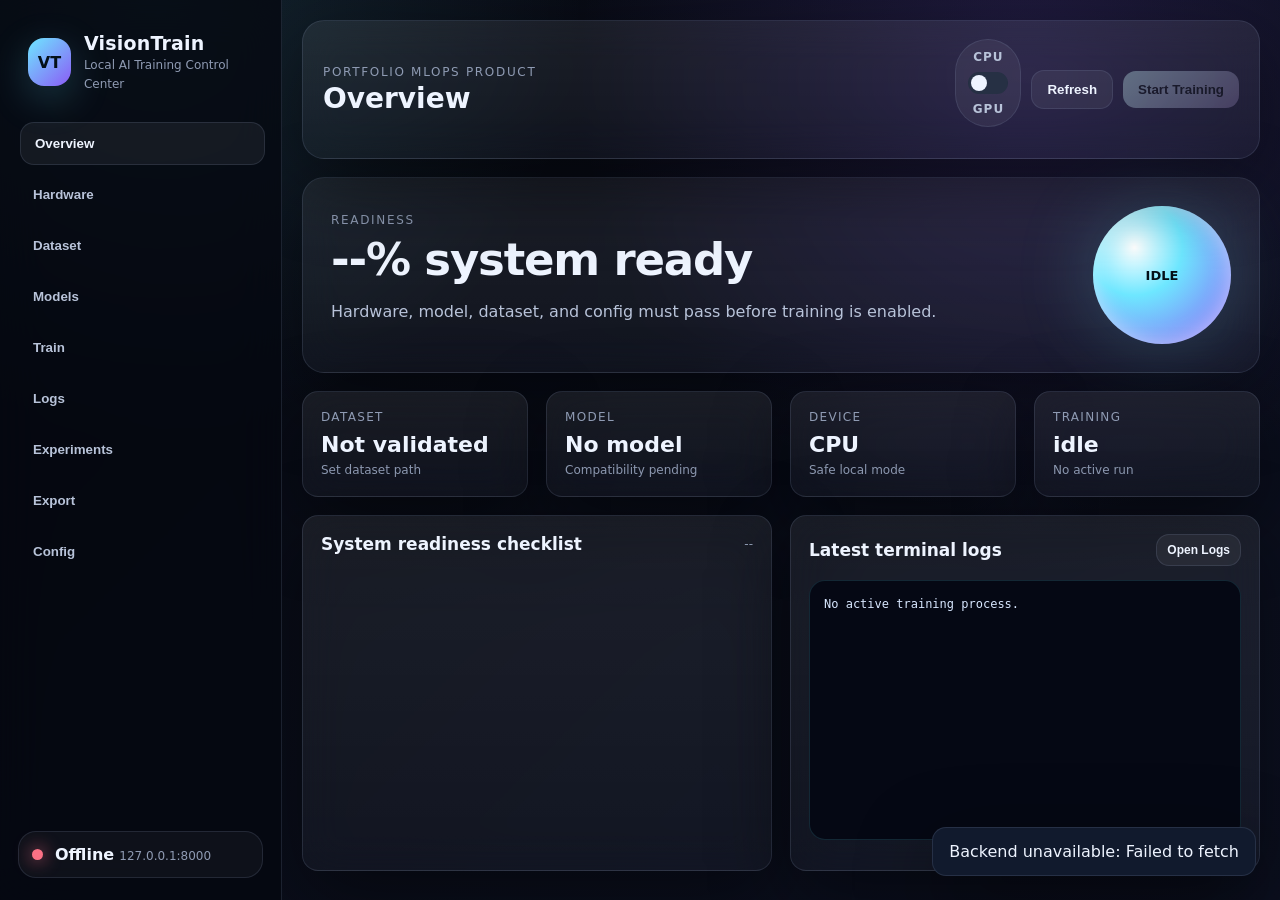
==== frontend/index.html @ da67adc3 "Initial VisionTrain Studio release" ====
<!doctype html>
<html lang="en">
<head>
  <meta charset="utf-8" />
  <meta name="viewport" content="width=device-width, initial-scale=1" />
  <title>VisionTrain Studio</title>
  <link rel="stylesheet" href="style.css" />
</head>
<body>
  <div class="shell">
    <aside class="sidebar">
      <div class="brand">
        <div class="brand-mark">VT</div>
        <div>
          <h1>VisionTrain</h1>
          <span>Local AI Training Control Center</span>
        </div>
      </div>
      <nav class="nav" id="nav">
        <button data-page="overview" class="active">Overview</button>
        <button data-page="hardware">Hardware</button>
        <button data-page="dataset">Dataset</button>
        <button data-page="models">Models</button>
        <button data-page="train">Train</button>
        <button data-page="logs">Logs</button>
        <button data-page="experiments">Experiments</button>
        <button data-page="export">Export</button>
        <button data-page="config">Config</button>
      </nav>
      <div class="side-status">
        <span class="dot" id="apiDot"></span>
        <div>
          <strong id="apiState">Connecting</strong>
          <small>127.0.0.1:8000</small>
        </div>
      </div>
    </aside>

    <main class="workspace">
      <header class="topbar glass">
        <div>
          <p class="eyebrow">Portfolio MLOps Product</p>
          <h2 id="pageTitle">Overview</h2>
        </div>
        <div class="top-actions">
          <label class="switch-pill">
            <span>CPU</span>
            <input id="deviceToggle" type="checkbox" />
            <i></i>
            <span>GPU</span>
          </label>
          <button class="ghost" id="refreshBtn">Refresh</button>
          <button class="primary" id="startBtn" disabled>Start Training</button>
        </div>
      </header>

      <section class="page active" id="page-overview">
        <div class="hero glass">
          <div>
            <p class="eyebrow">Readiness</p>
            <h3><span id="readinessScore">--</span>% system ready</h3>
            <p id="readinessText">Hardware, model, dataset, and config must pass before training is enabled.</p>
          </div>
          <div class="orb"><span id="trainingStatusHero">idle</span></div>
        </div>
        <div class="grid four">
          <div class="card glass"><span>Dataset</span><strong id="datasetBadge">Not validated</strong><small id="datasetMini">Set dataset path</small></div>
          <div class="card glass"><span>Model</span><strong id="modelBadge">No model</strong><small id="modelMini">Compatibility pending</small></div>
          <div class="card glass"><span>Device</span><strong id="deviceBadge">CPU</strong><small id="deviceMini">Safe local mode</small></div>
          <div class="card glass"><span>Training</span><strong id="statusBadge">idle</strong><small id="statusMini">No active run</small></div>
        </div>
        <div class="grid two">
          <section class="panel glass">
            <div class="panel-head"><h3>System readiness checklist</h3><span id="checklistState">--</span></div>
            <div id="readinessList" class="checklist"></div>
          </section>
          <section class="panel glass">
            <div class="panel-head"><h3>Latest terminal logs</h3><button class="ghost small" data-page-shortcut="logs">Open Logs</button></div>
            <pre class="terminal compact" id="overviewLogs">No active training process.</pre>
          </section>
        </div>
      </section>

      <section class="page" id="page-hardware">
        <div class="grid two">
          <section class="panel glass hardware-card cpu">
            <div class="panel-head"><h3>CPU Training Dashboard</h3><span id="cpuModeLabel">active</span></div>
            <div class="metric-grid" id="cpuMetrics"></div>
          </section>
          <section class="panel glass hardware-card gpu">
            <div class="panel-head"><h3>GPU Training Dashboard</h3><span id="gpuModeLabel">standby</span></div>
            <div class="metric-grid" id="gpuMetrics"></div>
          </section>
        </div>
        <section class="panel glass">
          <div class="panel-head"><h3>Hardware capability warnings</h3><span>real backend profile</span></div>
          <div id="hardwareWarnings" class="warnings"></div>
        </section>
      </section>

      <section class="page" id="page-dataset">
        <div class="grid two">
          <section class="panel glass">
            <div class="panel-head"><h3>Dataset Selector</h3><span>local path</span></div>
            <label>Dataset path<input id="datasetPath" placeholder="D:\\datasets\\my_yolo_dataset" /></label>
            <label>Dataset format<select id="datasetFormat"><option value="yolo">YOLO detection/seg/pose</option><option value="classification_folder">Classification folders</option><option value="semantic_masks">Semantic masks</option><option value="coco_detection">COCO detection</option><option value="anomaly_folder">Anomaly folders</option><option value="ocr_dataset">OCR future hook</option></select></label>
            <label>YOLO YAML<input id="datasetYaml" placeholder="dataset.yaml" /></label>
            <button class="primary wide" id="validateBtn">Validate Dataset</button>
          </section>
          <section class="panel glass">
            <div class="panel-head"><h3>Dataset Health</h3><span id="datasetValidState">not validated</span></div>
            <div class="metric-grid" id="datasetMetrics"></div>
            <div id="datasetMessages" class="warnings"></div>
          </section>
        </div>
      </section>

      <section class="page" id="page-models">
        <section class="panel glass">
          <div class="panel-head"><h3>Model Registry Matrix</h3><span id="modelCount">-- models</span></div>
          <div class="filters">
            <select id="taskFilter"><option value="all">All tasks</option></select>
            <select id="statusFilter"><option value="all">All status</option><option value="supported">Supported</option><option value="future">Future</option></select>
          </div>
          <div class="model-grid" id="modelGrid"></div>
        </section>
      </section>

      <section class="page" id="page-train">
        <div class="grid two">
          <section class="panel glass">
            <div class="panel-head"><h3>Training Control Panel</h3><span id="trainGate">blocked</span></div>
            <div class="form-grid">
              <label>Epochs<input id="epochs" type="number" min="1" value="50" /></label>
              <label>Batch<input id="batchSize" type="number" min="1" value="8" /></label>
              <label>Image size<input id="imageSize" type="number" min="64" value="640" /></label>
              <label>Learning rate<input id="learningRate" type="number" step="0.0001" value="0.001" /></label>
              <label>Optimizer<select id="optimizer"><option>auto</option><option>adamw</option><option>sgd</option></select></label>
              <label>Scheduler<select id="scheduler"><option>cosine</option><option>step</option><option>none</option></select></label>
              <label>Workers<input id="workers" type="number" min="0" value="4" /></label>
              <label>Seed<input id="seed" type="number" value="42" /></label>
              <label>Precision<select id="precision"><option value="fp32">FP32</option><option value="fp16">FP16</option></select></label>
              <label>Experiment<input id="experimentName" value="exp001" /></label>
            </div>
            <div class="actions-row">
              <button class="primary" id="startBtn2" disabled>Start Real Training</button>
              <button class="danger" id="stopBtn">Stop</button>
              <button class="ghost" id="saveConfigBtn">Save Config</button>
            </div>
          </section>
          <section class="panel glass">
            <div class="panel-head"><h3>Training Command Preview</h3><button class="ghost small" id="copyTrainCmd">Copy</button></div>
            <pre class="terminal" id="trainCommand">python -m backend.trainer.train_router --config backend/configs/saved/current_config.json</pre>
            <div id="trainBlockers" class="warnings"></div>
          </section>
        </div>
      </section>

      <section class="page" id="page-logs">
        <section class="panel glass fullheight">
          <div class="panel-head"><h3>Live Training Terminal</h3><span id="logStatus">polling every 1s</span></div>
          <pre class="terminal tall" id="liveLogs">No active training process.</pre>
        </section>
      </section>

      <section class="page" id="page-experiments">
        <section class="panel glass">
          <div class="panel-head"><h3>Experiment Timeline</h3><button class="ghost small" id="reloadExperiments">Reload</button></div>
          <div id="experimentTimeline" class="timeline"></div>
        </section>
      </section>

      <section class="page" id="page-export">
        <div class="grid two">
          <section class="panel glass">
            <div class="panel-head"><h3>Export / Conversion Center</h3><span id="exportCapabilityBadge">checking</span></div>
            <label>Source checkpoint<input id="exportCheckpoint" placeholder="backend/runs/exp001/best.pt" /></label>
            <label>Model family<select id="exportFamily"><option value="torch">PyTorch classification/anomaly</option><option value="ultralytics">Ultralytics YOLO / RT-DETR</option></select></label>
            <label>Export format<select id="exportFormat"><option value="onnx">ONNX</option><option value="torchscript">TorchScript</option><option value="openvino">OpenVINO</option><option value="tensorrt">TensorRT Engine</option></select></label>
            <label>Precision<select id="exportPrecision"><option value="fp32">FP32</option><option value="fp16">FP16</option></select></label>
            <div class="form-grid">
              <label>ONNX opset<input id="exportOpset" type="number" value="17" /></label>
              <label>Image size<input id="exportImageSize" type="number" value="640" /></label>
            </div>
            <label class="checkline"><input id="exportDynamic" type="checkbox" checked /> Dynamic batch for ONNX</label>
            <div class="actions-row">
              <button class="primary" id="exportBtn">Run Export</button>
              <button class="ghost" id="precisionBtn">Convert Precision</button>
            </div>
            <div id="exportWarnings" class="warnings"></div>
          </section>
          <section class="panel glass">
            <div class="panel-head"><h3>Export Command Preview</h3><button class="ghost small" id="copyExportCmd">Copy</button></div>
            <pre class="terminal" id="exportCommand">python -m backend.exporter.export_router --checkpoint backend/runs/exp001/best.pt --format onnx --precision fp32 --imgsz 640</pre>
            <div class="panel-head sub"><h3>Export Logs</h3><span id="exportStatus">idle</span></div>
            <pre class="terminal export-log" id="exportLogs">No active export process.</pre>
          </section>
        </div>
      </section>

      <section class="page" id="page-config">
        <div class="grid two">
          <section class="panel glass">
            <div class="panel-head"><h3>JSON Config Drawer</h3><span>source of truth</span></div>
            <textarea id="jsonPreview" spellcheck="false"></textarea>
            <div class="actions-row">
              <button class="primary" id="applyJsonBtn">Apply JSON</button>
              <button class="ghost" id="exportJsonBtn">Export JSON</button>
              <button class="ghost" id="importJsonBtn">Import JSON</button>
              <button class="ghost" id="resetJsonBtn">Reset</button>
            </div>
            <input type="file" id="importJsonFile" accept=".json" hidden />
          </section>
          <section class="panel glass">
            <div class="panel-head"><h3>Current Config Summary</h3><span id="configState">validating</span></div>
            <div id="configSummary" class="summary-list"></div>
          </section>
        </div>
      </section>
    </main>
  </div>
  <div id="toast" class="toast"></div>
  <script src="app.js"></script>
</body>
</html>
---- frontend/style.css ----
:root{
  --bg:#070a12;--bg2:#0c1020;--panel:rgba(16,22,40,.72);--panel2:rgba(20,30,54,.84);--line:rgba(132,151,184,.18);
  --text:#eef4ff;--muted:#8f9bb3;--soft:#b8c3d9;--accent:#6ee7ff;--accent2:#8b5cf6;--good:#34d399;--warn:#fbbf24;--bad:#fb7185;
  --shadow:0 24px 80px rgba(0,0,0,.45);--radius:22px;--radius2:16px;--mono:"JetBrains Mono","Cascadia Code",Consolas,monospace;
  --sans:Inter,ui-sans-serif,system-ui,-apple-system,Segoe UI,Roboto,Arial,sans-serif;
}
*{box-sizing:border-box}html,body{height:100%}body{margin:0;background:radial-gradient(circle at 12% 0%,rgba(110,231,255,.12),transparent 30%),radial-gradient(circle at 80% 8%,rgba(139,92,246,.18),transparent 34%),linear-gradient(135deg,var(--bg),var(--bg2));color:var(--text);font-family:var(--sans);overflow:hidden}.shell{display:grid;grid-template-columns:282px 1fr;height:100vh}.sidebar{padding:22px 18px;border-right:1px solid var(--line);background:rgba(5,8,16,.74);backdrop-filter:blur(22px);display:flex;flex-direction:column;gap:20px}.brand{display:flex;align-items:center;gap:13px;padding:10px}.brand-mark{width:48px;height:48px;border-radius:16px;background:linear-gradient(135deg,var(--accent),var(--accent2));display:grid;place-items:center;font-weight:900;color:#041018;box-shadow:0 12px 40px rgba(110,231,255,.22)}.brand h1{font-size:19px;margin:0;letter-spacing:.2px}.brand span,.eyebrow,.panel-head span,small{color:var(--muted);font-size:12px}.nav{display:flex;flex-direction:column;gap:8px}.nav button{background:transparent;color:var(--soft);border:1px solid transparent;border-radius:14px;padding:13px 14px;text-align:left;font-weight:700;cursor:pointer;transition:.18s}.nav button:hover,.nav button.active{background:rgba(255,255,255,.06);border-color:var(--line);color:var(--text);transform:translateX(2px)}.side-status{margin-top:auto;border:1px solid var(--line);border-radius:18px;padding:13px;display:flex;gap:12px;align-items:center;background:rgba(255,255,255,.04)}.dot{width:11px;height:11px;border-radius:999px;background:var(--warn);box-shadow:0 0 18px var(--warn)}.dot.ok{background:var(--good);box-shadow:0 0 18px var(--good)}.dot.bad{background:var(--bad);box-shadow:0 0 18px var(--bad)}.workspace{padding:20px;overflow:auto}.glass{background:linear-gradient(180deg,rgba(255,255,255,.075),rgba(255,255,255,.035));border:1px solid var(--line);box-shadow:var(--shadow);backdrop-filter:blur(20px)}.topbar{position:sticky;top:0;z-index:20;border-radius:var(--radius);padding:18px 20px;display:flex;align-items:center;justify-content:space-between;margin-bottom:18px}.topbar h2{margin:3px 0 0;font-size:28px}.eyebrow{text-transform:uppercase;letter-spacing:.14em;margin:0}.top-actions{display:flex;align-items:center;gap:10px}.switch-pill{display:flex;align-items:center;gap:8px;padding:10px 12px;border-radius:999px;background:rgba(255,255,255,.06);border:1px solid var(--line);font-size:12px;font-weight:800;color:var(--soft)}.switch-pill input{display:none}.switch-pill i{width:40px;height:22px;border-radius:999px;background:#263044;position:relative}.switch-pill i:after{content:"";width:16px;height:16px;border-radius:50%;background:var(--text);position:absolute;left:3px;top:3px;transition:.2s}.switch-pill input:checked+i{background:linear-gradient(90deg,var(--accent),var(--accent2))}.switch-pill input:checked+i:after{left:21px}.page{display:none;animation:rise .24s ease}.page.active{display:block}@keyframes rise{from{opacity:0;transform:translateY(8px)}to{opacity:1;transform:none}}.hero{border-radius:var(--radius);padding:28px;display:flex;justify-content:space-between;align-items:center;margin-bottom:18px;min-height:160px}.hero h3{font-size:45px;margin:6px 0 10px;letter-spacing:-1.2px}.hero p:last-child{color:var(--soft);max-width:650px}.orb{width:138px;height:138px;border-radius:50%;display:grid;place-items:center;text-transform:uppercase;font-weight:900;font-size:13px;color:#031018;background:radial-gradient(circle at 30% 30%,#fff,var(--accent) 35%,var(--accent2));box-shadow:0 0 80px rgba(110,231,255,.22),inset 0 0 22px rgba(255,255,255,.55)}.grid{display:grid;gap:18px}.grid.two{grid-template-columns:repeat(2,minmax(0,1fr))}.grid.four{grid-template-columns:repeat(4,minmax(0,1fr));margin-bottom:18px}.card,.panel{border-radius:var(--radius2);padding:18px}.card span{display:block;color:var(--muted);font-size:12px;text-transform:uppercase;letter-spacing:.11em}.card strong{display:block;font-size:22px;margin:8px 0 2px}.panel{margin-bottom:18px}.panel-head{display:flex;align-items:center;justify-content:space-between;margin-bottom:14px;gap:10px}.panel-head h3{margin:0;font-size:17px}.panel-head.sub{margin-top:16px}.metric-grid{display:grid;grid-template-columns:repeat(2,minmax(0,1fr));gap:12px}.metric{padding:13px;border-radius:14px;background:rgba(255,255,255,.045);border:1px solid var(--line)}.metric small{display:block;text-transform:uppercase;letter-spacing:.09em}.metric strong{display:block;margin-top:5px;font-size:18px;word-break:break-word}.hardware-card.cpu{box-shadow:0 20px 70px rgba(110,231,255,.08)}.hardware-card.gpu{box-shadow:0 20px 70px rgba(139,92,246,.1)}label{display:flex;flex-direction:column;gap:8px;color:var(--soft);font-size:12px;font-weight:800;text-transform:uppercase;letter-spacing:.08em;margin-bottom:13px}input,select,textarea{width:100%;background:rgba(8,12,24,.82);border:1px solid var(--line);border-radius:13px;color:var(--text);padding:12px 13px;outline:none;font-family:var(--sans)}textarea{height:520px;font-family:var(--mono);font-size:12px;line-height:1.45;resize:vertical}.form-grid{display:grid;grid-template-columns:repeat(2,minmax(0,1fr));gap:12px}.filters{display:flex;gap:12px;margin-bottom:14px}.filters select{max-width:260px}.model-grid{display:grid;grid-template-columns:repeat(3,minmax(0,1fr));gap:14px}.model-card{position:relative;border-radius:18px;padding:16px;background:rgba(255,255,255,.045);border:1px solid var(--line);cursor:pointer;transition:.18s;min-height:190px}.model-card:hover{transform:translateY(-3px);border-color:rgba(110,231,255,.42)}.model-card.selected{outline:2px solid rgba(110,231,255,.65);background:rgba(110,231,255,.07)}.model-card.disabled{opacity:.55;cursor:not-allowed;filter:saturate(.75)}.model-card h4{margin:0 0 8px;font-size:16px}.tags{display:flex;flex-wrap:wrap;gap:7px;margin:10px 0}.tag{font-size:11px;font-weight:900;border-radius:999px;padding:6px 8px;background:rgba(255,255,255,.07);color:var(--soft);border:1px solid var(--line)}.tag.good{color:var(--good);border-color:rgba(52,211,153,.25)}.tag.warn{color:var(--warn);border-color:rgba(251,191,36,.25)}.tag.bad{color:var(--bad);border-color:rgba(251,113,133,.25)}.model-reason{font-size:12px;color:var(--muted);line-height:1.45}.actions-row{display:flex;gap:10px;flex-wrap:wrap;margin-top:12px}button{border:0;border-radius:13px;padding:11px 15px;font-weight:900;cursor:pointer;color:var(--text);transition:.16s}button.primary{background:linear-gradient(135deg,var(--accent),var(--accent2));color:#041018}button.ghost{background:rgba(255,255,255,.06);border:1px solid var(--line);color:var(--text)}button.danger{background:rgba(251,113,133,.14);border:1px solid rgba(251,113,133,.35);color:#fecdd3}button.small{padding:8px 10px;font-size:12px}button.wide{width:100%}button:disabled{opacity:.42;cursor:not-allowed;filter:grayscale(.7)}.terminal{font-family:var(--mono);font-size:12px;line-height:1.55;border-radius:16px;background:#050814;border:1px solid rgba(110,231,255,.14);padding:14px;white-space:pre-wrap;word-break:break-word;max-height:320px;overflow:auto;color:#d8e7ff}.terminal.compact{height:260px}.terminal.tall{height:calc(100vh - 230px);max-height:none}.terminal.export-log{height:220px}.fullheight{min-height:calc(100vh - 150px)}.warnings{display:flex;flex-direction:column;gap:9px;margin-top:10px}.notice{border-radius:13px;padding:10px 12px;background:rgba(255,255,255,.045);border:1px solid var(--line);color:var(--soft);font-size:13px}.notice.good{border-color:rgba(52,211,153,.35);color:#bbf7d0}.notice.bad{border-color:rgba(251,113,133,.35);color:#fecdd3}.notice.warn{border-color:rgba(251,191,36,.35);color:#fde68a}.checklist{display:grid;gap:10px}.check{display:flex;align-items:center;justify-content:space-between;padding:11px 12px;border-radius:13px;background:rgba(255,255,255,.045);border:1px solid var(--line)}.check b{font-size:13px}.check span{font-size:12px;color:var(--muted)}.timeline{display:grid;gap:12px}.timeline-item{padding:14px;border-radius:15px;background:rgba(255,255,255,.045);border:1px solid var(--line);display:grid;gap:6px}.summary-list{display:grid;gap:10px}.summary-list div{display:flex;justify-content:space-between;gap:14px;border-bottom:1px solid var(--line);padding-bottom:10px}.checkline{flex-direction:row;align-items:center;text-transform:none;letter-spacing:0;font-weight:700}.checkline input{width:auto}.toast{position:fixed;right:24px;bottom:24px;background:#111a2d;border:1px solid var(--line);color:var(--text);padding:14px 16px;border-radius:14px;box-shadow:var(--shadow);opacity:0;transform:translateY(12px);pointer-events:none;transition:.2s;z-index:100}.toast.show{opacity:1;transform:none}.hidden{display:none!important}@media(max-width:1200px){.shell{grid-template-columns:230px 1fr}.grid.four{grid-template-columns:repeat(2,1fr)}.model-grid{grid-template-columns:repeat(2,1fr)}}@media(max-width:860px){body{overflow:auto}.shell{display:block}.sidebar{position:relative;height:auto}.workspace{padding:12px}.topbar,.hero{display:block}.top-actions{margin-top:12px;flex-wrap:wrap}.grid.two,.grid.four,.model-grid,.form-grid{grid-template-columns:1fr}.terminal.tall{height:520px}}
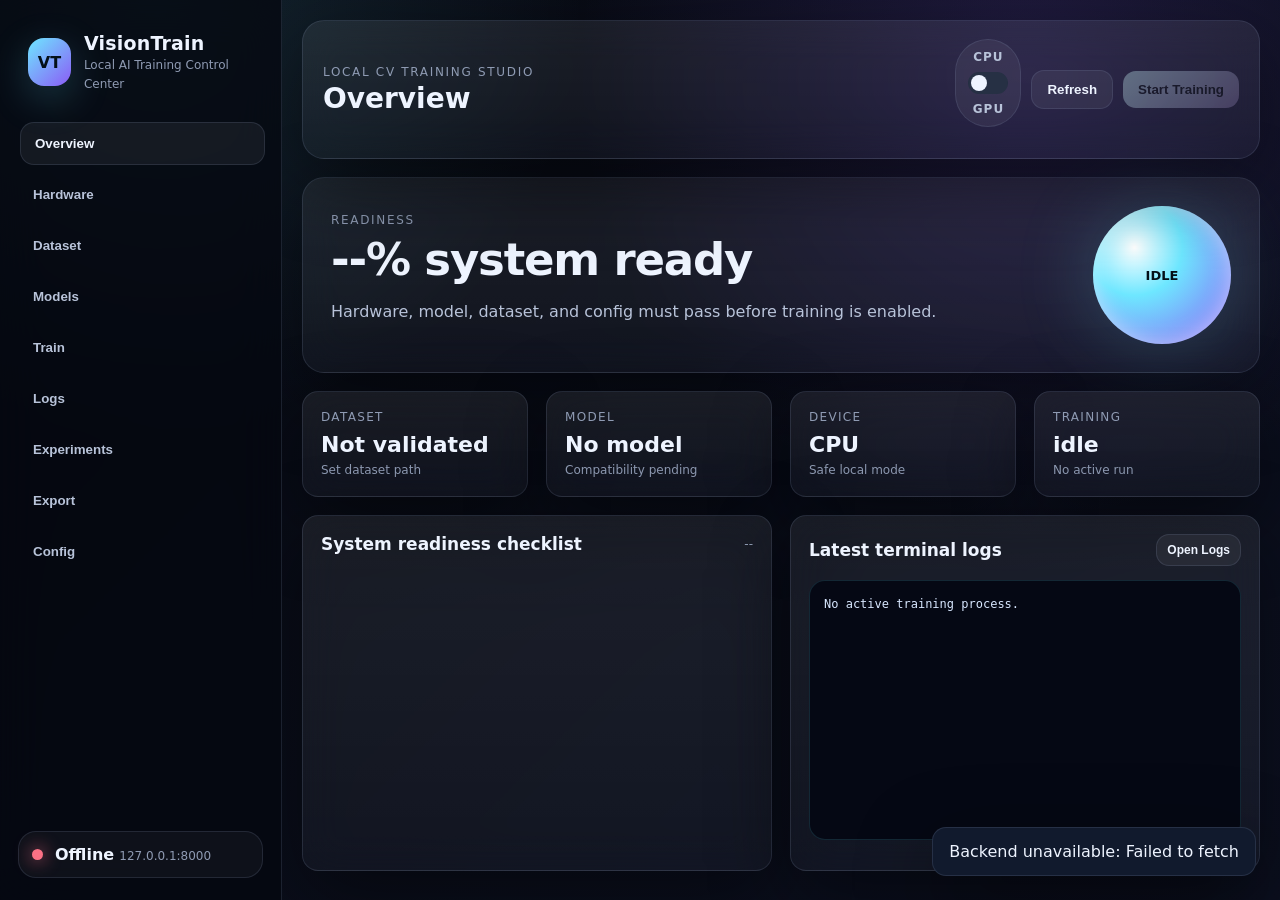
==== commit 02c8ab72: "Polish README and runtime validation" ====
--- a/frontend/index.html
+++ b/frontend/index.html
@@ -39,7 +39,7 @@
     <main class="workspace">
       <header class="topbar glass">
         <div>
-          <p class="eyebrow">Portfolio MLOps Product</p>
+          <p class="eyebrow">Local CV Training Studio</p>
           <h2 id="pageTitle">Overview</h2>
         </div>
         <div class="top-actions">
